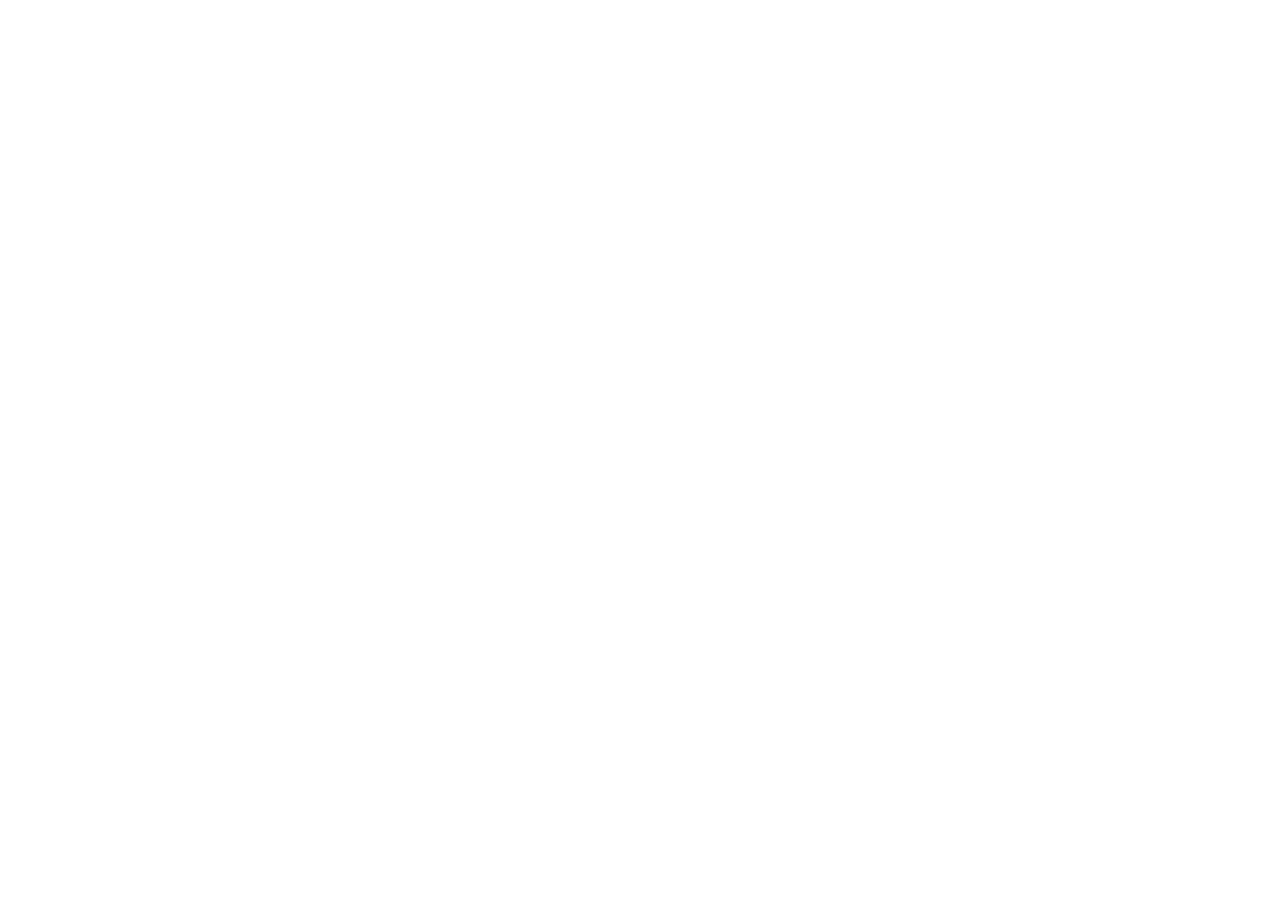
==== CSS-Accordion/index.html @ c847ee5d "init: start project CSS-Accordion" ====
<!DOCTYPE html>
<html lang="en">
<head>
    <meta charset="UTF-8">
    <meta name="viewport" content="width=device-width, initial-scale=1.0">
    <title>Accordion with comics</title>
    <link rel="preconnect" href="https://fonts.googleapis.com">
    <link rel="preconnect" href="https://fonts.gstatic.com" crossorigin>
    <link href="https://fonts.googleapis.com/css2?family=Kalam:wght@300;400;700&display=swap" rel="stylesheet">
    <link rel="stylesheet" href="style.css">
</head>
<body>
    <script src="main.js"></script>
</body>
</html>
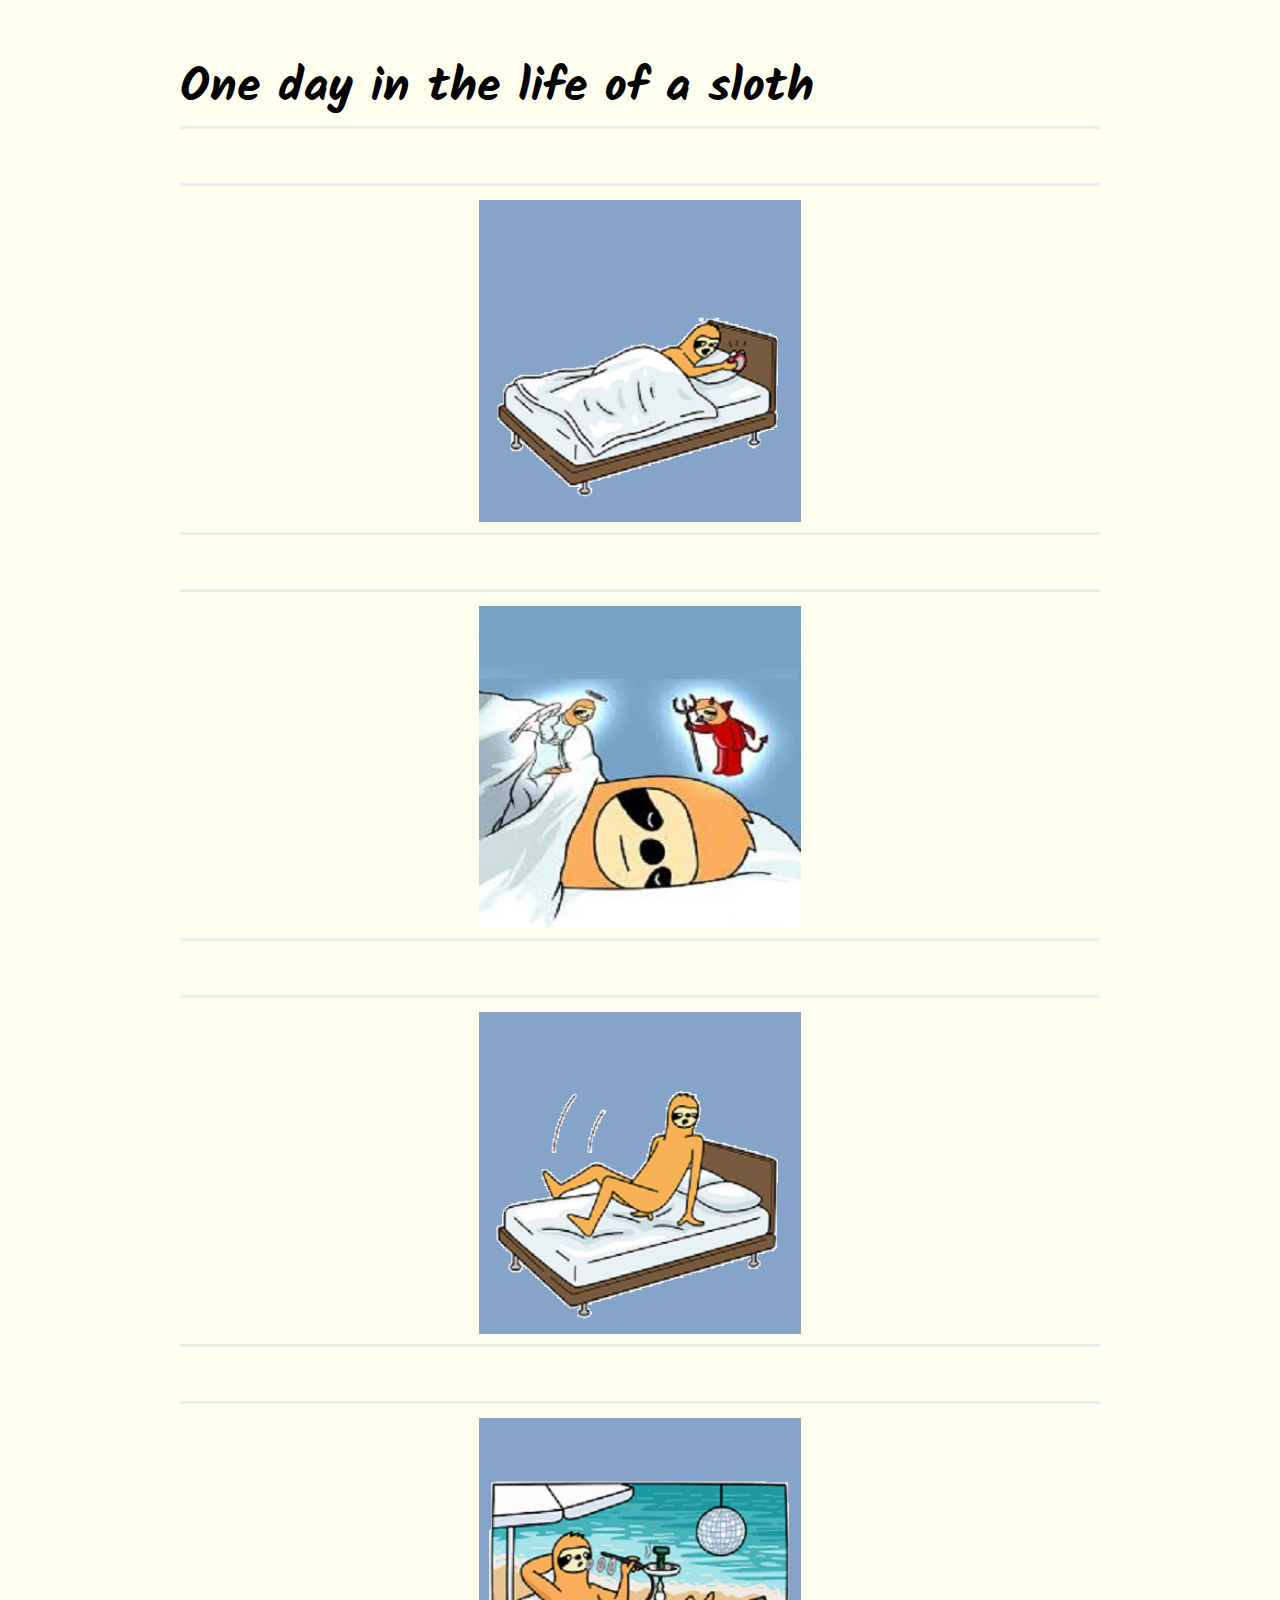
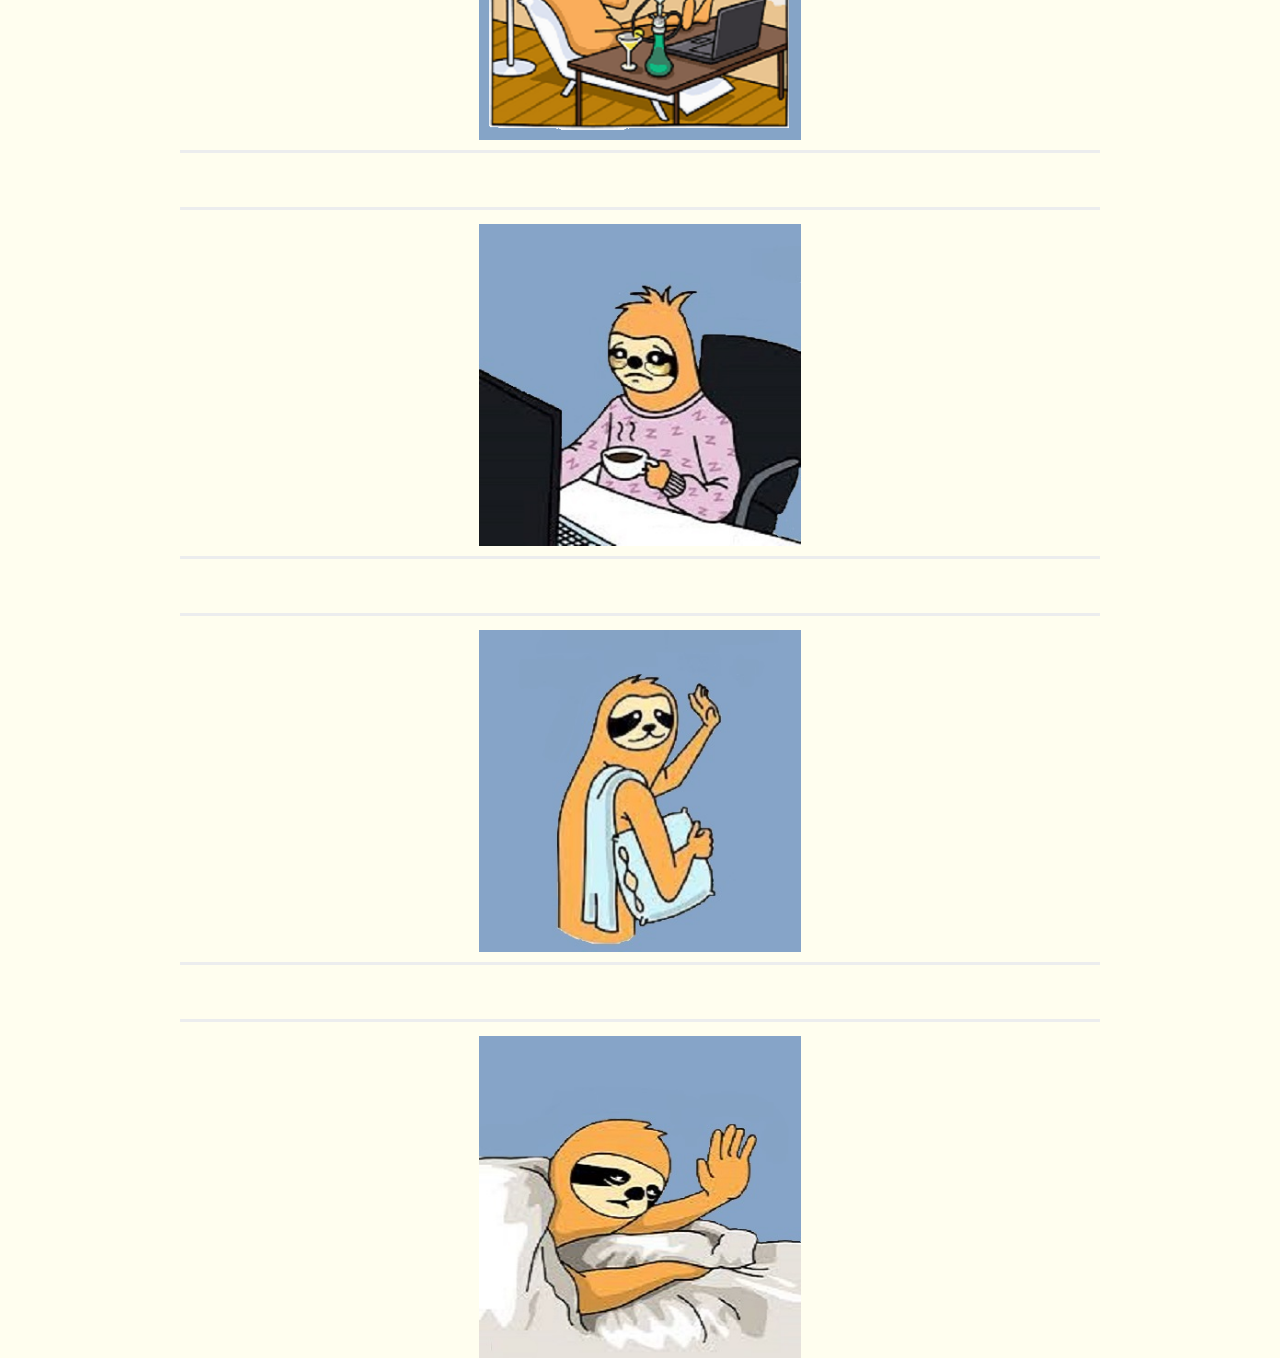
==== commit 64e9b681: "feat: made a preliminary sketch of the page" ====
--- a/CSS-Accordion/index.html
+++ b/CSS-Accordion/index.html
@@ -10,6 +10,37 @@
     <link rel="stylesheet" href="style.css">
 </head>
 <body>
+    <div class="wrapper">
+        <h1 class="title">One day in the life of a sloth</h1>
+        <div class="block">
+            <button class="btn__accordion"></button>
+            <img class="image__accordion" src="./images/1.png" alt="Sloth">
+        </div>
+        <div class="block">
+            <button class="btn__accordion"></button>
+            <img class="image__accordion" src="./images/2.jpg" alt="Sloth">
+        </div>
+        <div class="block">
+            <button class="btn__accordion"></button>
+            <img class="image__accordion" src="./images/3.png" alt="Sloth">
+        </div>
+        <div class="block">
+            <button class="btn__accordion"></button>
+            <img class="image__accordion" src="./images/4.png" alt="Sloth">
+        </div>
+        <div class="block">
+            <button class="btn__accordion"></button>
+            <img class="image__accordion" src="./images/5.jpg" alt="Sloth">
+        </div>
+        <div class="block">
+            <button class="btn__accordion"></button>
+            <img class="image__accordion" src="./images/6.jpg" alt="Sloth">
+        </div>
+        <div class="block">
+            <button class="btn__accordion"></button>
+            <img class="image__accordion" src="./images/7.jpg" alt="Sloth">
+        </div>
+    </div>
     <script src="main.js"></script>
 </body>
 </html>--- a/CSS-Accordion/style.css
+++ b/CSS-Accordion/style.css
@@ -0,0 +1,37 @@
+* {
+  box-sizing: border-box;
+  margin: 0;
+}
+
+body {
+  width: 100vw;
+  background-color: #fffeef;
+  font-family: Kalam;
+  font-size: 1rem;
+}
+
+.wrapper {
+  height: 100vh;
+  margin: 0 180px;
+}
+.wrapper .btn__accordion {
+  width: 100%;
+  height: 60px;
+  margin: 0 auto;
+  border-left: none;
+  border-right: none;
+  border-top: 3px solid #ecedee;
+  border-bottom: 3px solid #ecedee;
+  background: #fffeef;
+}
+.wrapper .image__accordion {
+  display: block;
+  width: 35%;
+  margin: 10px auto;
+}
+
+.title {
+  font-size: 3rem;
+  font-weight: 700;
+  margin-top: 50px;
+}/*# sourceMappingURL=style.css.map */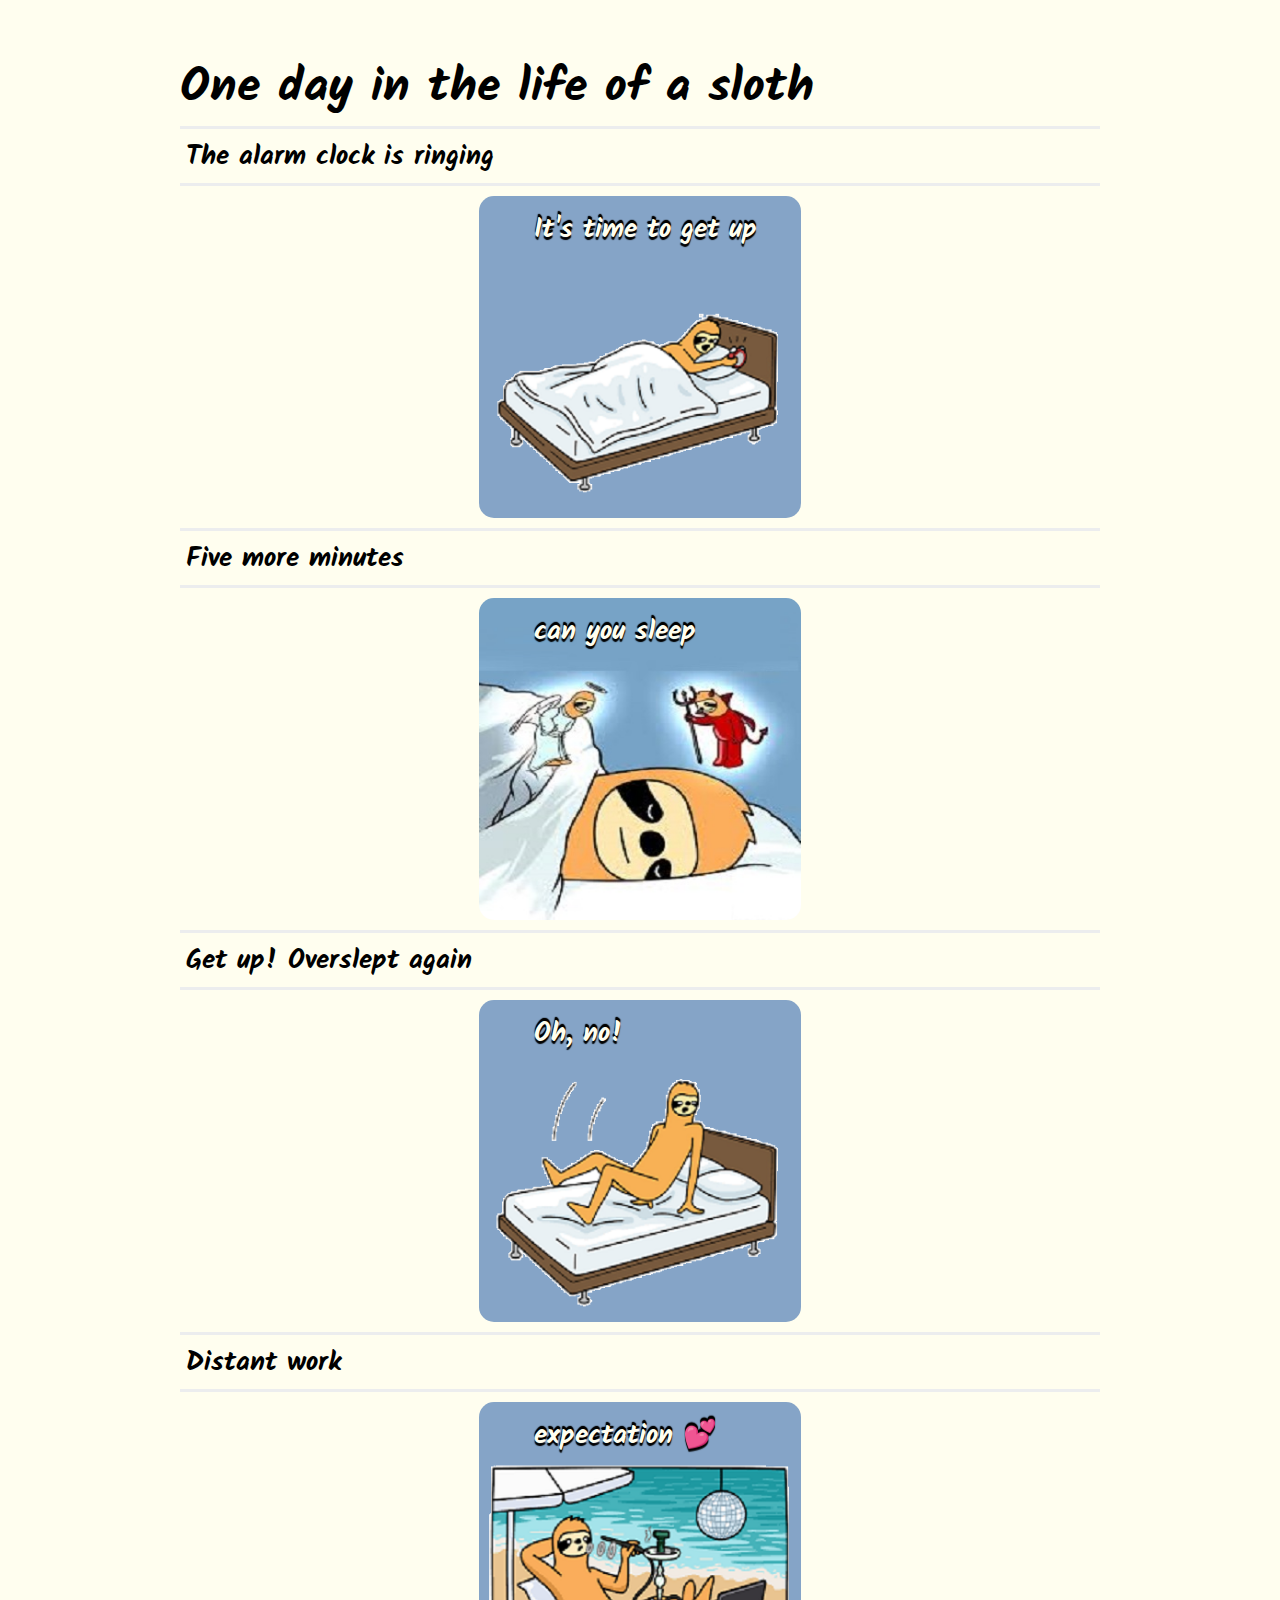
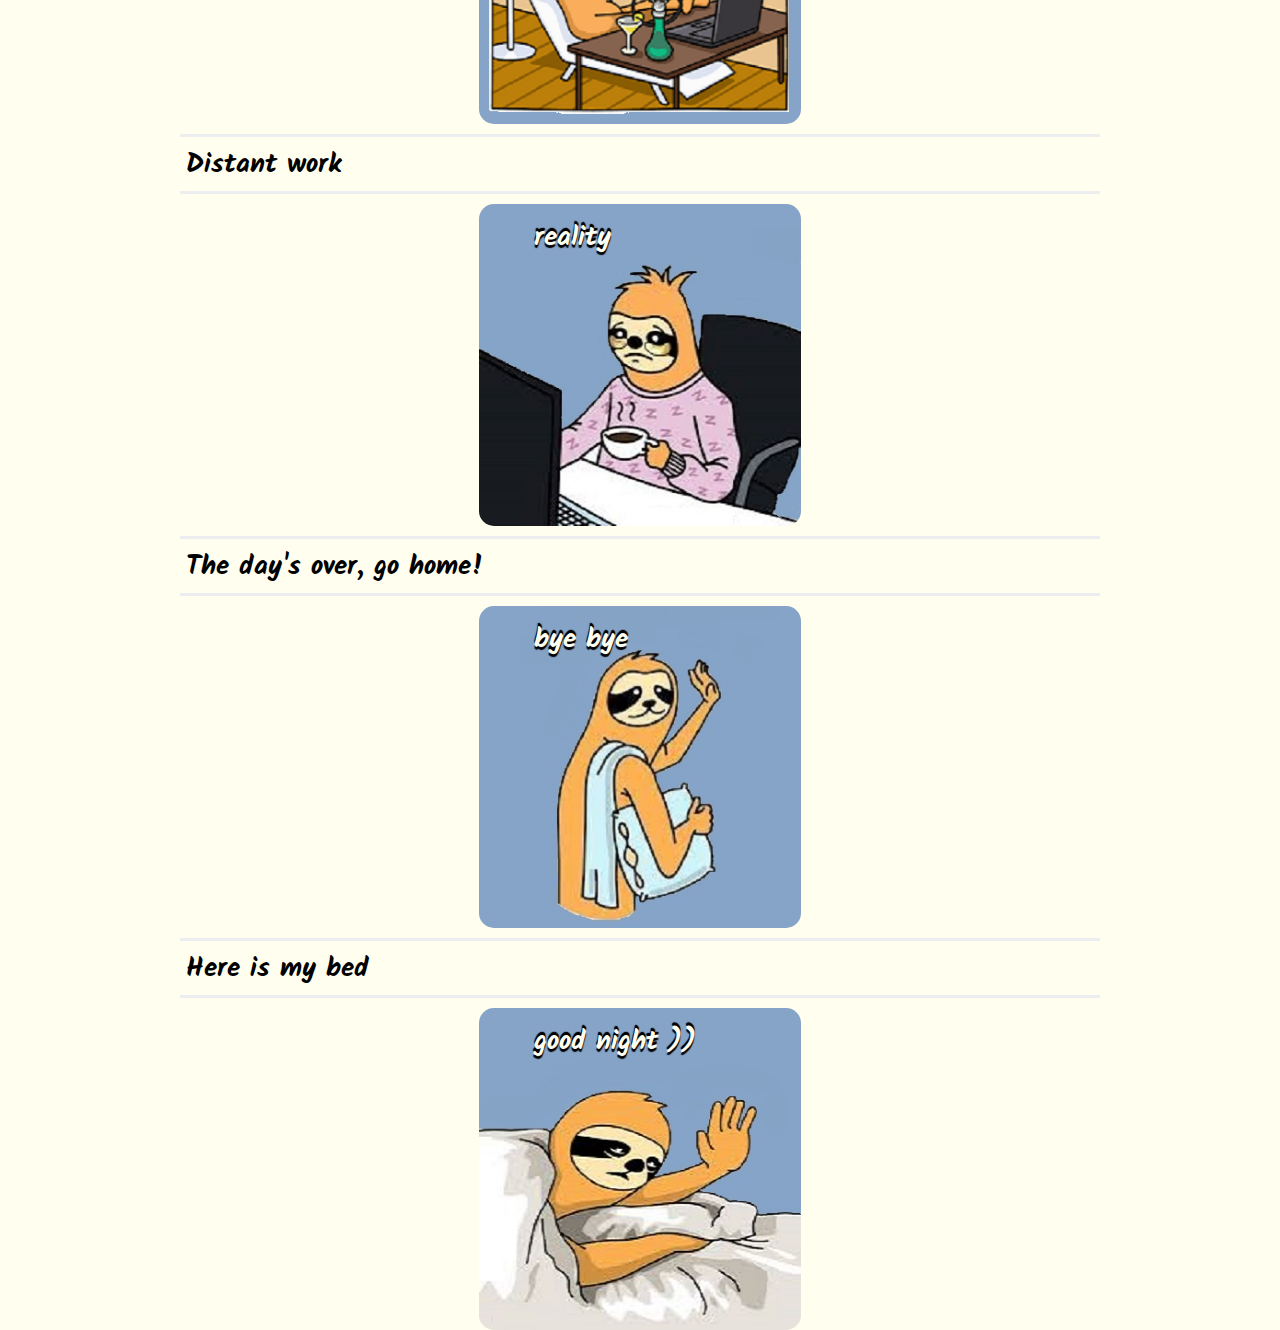
==== commit e78eed42: "feat: create desctop version of the page" ====
--- a/CSS-Accordion/index.html
+++ b/CSS-Accordion/index.html
@@ -13,32 +13,39 @@
     <div class="wrapper">
         <h1 class="title">One day in the life of a sloth</h1>
         <div class="block">
-            <button class="btn__accordion"></button>
+            <button class="btn__accordion">The alarm clock is ringing</button>
             <img class="image__accordion" src="./images/1.png" alt="Sloth">
+            <p class="text">It's time to get up</p>
         </div>
         <div class="block">
-            <button class="btn__accordion"></button>
+            <button class="btn__accordion">Five more minutes</button>
             <img class="image__accordion" src="./images/2.jpg" alt="Sloth">
+            <p class="text">can you sleep</p>
         </div>
         <div class="block">
-            <button class="btn__accordion"></button>
+            <button class="btn__accordion">Get up! Overslept again</button>
             <img class="image__accordion" src="./images/3.png" alt="Sloth">
+            <p class="text">Oh, no!</p>
         </div>
         <div class="block">
-            <button class="btn__accordion"></button>
+            <button class="btn__accordion">Distant work</button>
             <img class="image__accordion" src="./images/4.png" alt="Sloth">
+            <p class="text">expectation  &#128149;</p>
         </div>
         <div class="block">
-            <button class="btn__accordion"></button>
+            <button class="btn__accordion">Distant work</button>
             <img class="image__accordion" src="./images/5.jpg" alt="Sloth">
+            <p class="text">reality</p>
         </div>
         <div class="block">
-            <button class="btn__accordion"></button>
+            <button class="btn__accordion">The day's over, go home!</button>
             <img class="image__accordion" src="./images/6.jpg" alt="Sloth">
+            <p class="text">bye bye</p>
         </div>
         <div class="block">
-            <button class="btn__accordion"></button>
+            <button class="btn__accordion">Here is my bed</button>
             <img class="image__accordion" src="./images/7.jpg" alt="Sloth">
+            <p class="text">good night &#41;&#41;</p>
         </div>
     </div>
     <script src="main.js"></script>
--- a/CSS-Accordion/style.css
+++ b/CSS-Accordion/style.css
@@ -1,20 +1,39 @@
 * {
   box-sizing: border-box;
   margin: 0;
+}
+
+.text, .block .btn__accordion {
+  font-family: Kalam;
+  font-size: 1.7rem;
+  text-align: left;
+  font-weight: 700;
 }
 
 body {
   width: 100vw;
   background-color: #fffeef;
   font-family: Kalam;
-  font-size: 1rem;
+  font-size: 1.2rem;
+  font-weight: 700;
+  color: #fffeef;
 }
 
 .wrapper {
   height: 100vh;
   margin: 0 180px;
 }
-.wrapper .btn__accordion {
+
+.title {
+  font-size: 3rem;
+  color: #000;
+  margin-top: 50px;
+}
+
+.block {
+  position: relative;
+}
+.block .btn__accordion {
   width: 100%;
   height: 60px;
   margin: 0 auto;
@@ -24,14 +43,17 @@
   border-bottom: 3px solid #ecedee;
   background: #fffeef;
 }
-.wrapper .image__accordion {
+.block .image__accordion {
   display: block;
   width: 35%;
   margin: 10px auto;
+  border-radius: 15px;
 }
 
-.title {
-  font-size: 3rem;
-  font-weight: 700;
-  margin-top: 50px;
+.text {
+  color: #fffeef;
+  text-shadow: 0px -3px 1px #000, 0px -3px 1px #000, 0px 3px 1px #000;
+  position: absolute;
+  top: 21%;
+  left: 38.5%;
 }/*# sourceMappingURL=style.css.map */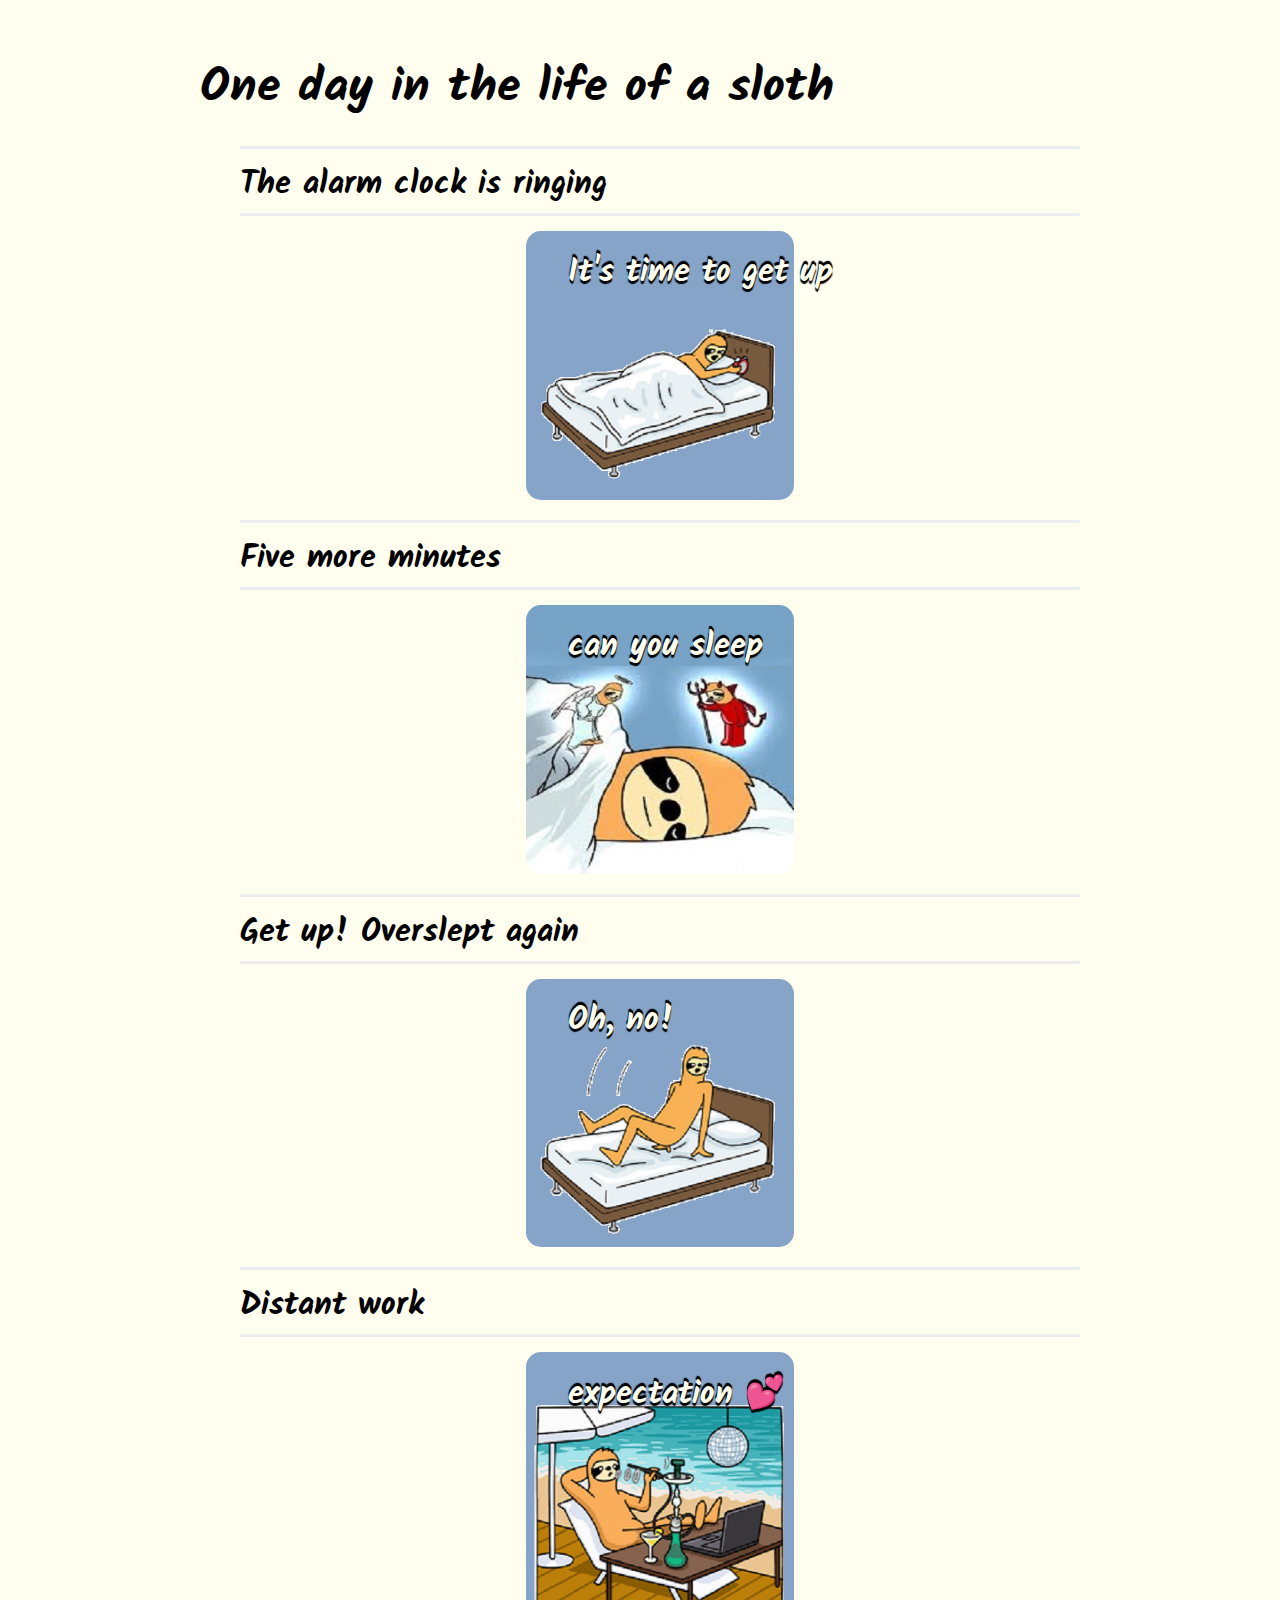
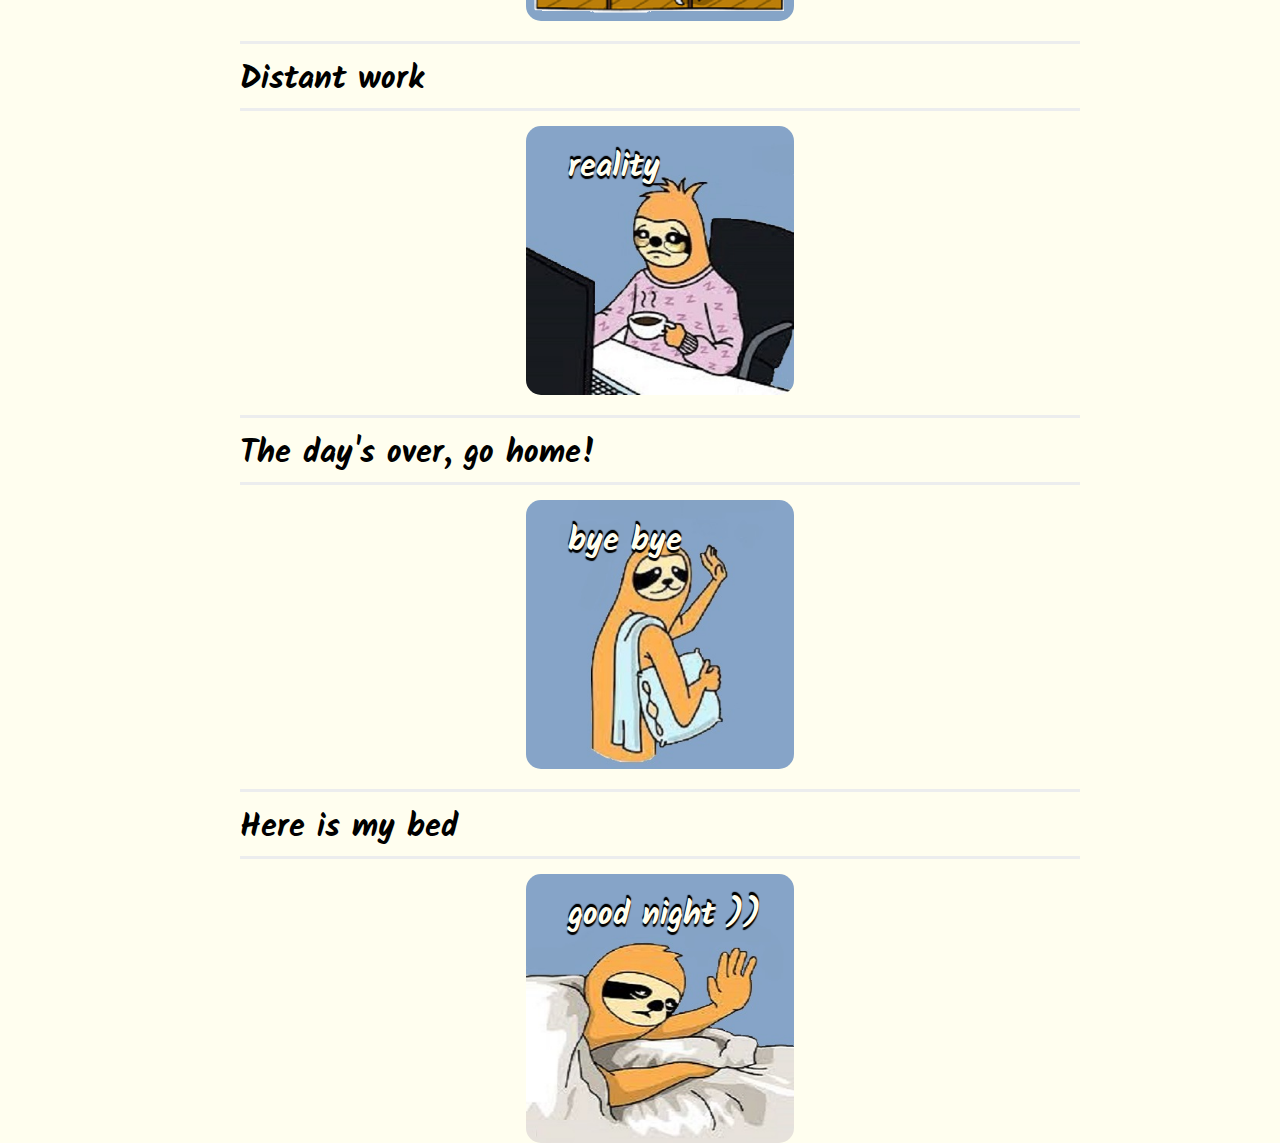
==== commit aa8d65be: "refactor: changed the structure of the HTML code" ====
--- a/CSS-Accordion/index.html
+++ b/CSS-Accordion/index.html
@@ -12,42 +12,115 @@
 <body>
     <div class="wrapper">
         <h1 class="title">One day in the life of a sloth</h1>
-        <div class="block">
-            <button class="btn__accordion">The alarm clock is ringing</button>
-            <img class="image__accordion" src="./images/1.png" alt="Sloth">
-            <p class="text">It's time to get up</p>
-        </div>
-        <div class="block">
-            <button class="btn__accordion">Five more minutes</button>
-            <img class="image__accordion" src="./images/2.jpg" alt="Sloth">
-            <p class="text">can you sleep</p>
-        </div>
-        <div class="block">
-            <button class="btn__accordion">Get up! Overslept again</button>
-            <img class="image__accordion" src="./images/3.png" alt="Sloth">
-            <p class="text">Oh, no!</p>
-        </div>
-        <div class="block">
-            <button class="btn__accordion">Distant work</button>
-            <img class="image__accordion" src="./images/4.png" alt="Sloth">
-            <p class="text">expectation  &#128149;</p>
-        </div>
-        <div class="block">
-            <button class="btn__accordion">Distant work</button>
-            <img class="image__accordion" src="./images/5.jpg" alt="Sloth">
-            <p class="text">reality</p>
-        </div>
-        <div class="block">
-            <button class="btn__accordion">The day's over, go home!</button>
-            <img class="image__accordion" src="./images/6.jpg" alt="Sloth">
-            <p class="text">bye bye</p>
-        </div>
-        <div class="block">
-            <button class="btn__accordion">Here is my bed</button>
-            <img class="image__accordion" src="./images/7.jpg" alt="Sloth">
-            <p class="text">good night &#41;&#41;</p>
-        </div>
+        <ul class="list">
+            <li class="list-item">
+                <a class="list-item__button" href="#image-1">The alarm clock is ringing</a>
+                <li class="list-image" id="image-1">
+                    <img class="list-image__image" src="./images/1.png" alt="Sloth">
+                    <p class="list-image__text">It's time to get up</p>
+                </li>
+            </li>
+            <li class="list-item">
+                <a class="list-item__button" href="#image-2">Five more minutes</a>
+                <li class="list-image" id="image-2">
+                    <img class="list-image__image" src="./images/2.jpg" alt="Sloth">
+                    <p class="list-image__text">can you sleep</p>
+                </li>
+            </li>
+            <li class="list-item">
+                <a class="list-item__button" href="#image-3">Get up! Overslept again</a>
+                <li class="list-image" id="image-3">
+                    <img class="list-image__image" src="./images/3.png" alt="Sloth">
+                    <p class="list-image__text">Oh, no!</p>
+                </li>
+            </li>
+            <li class="list-item">
+                <a class="list-item__button" href="#image-4">Distant work</a>
+                <li class="list-image" id="image-4">
+                    <img class="list-image__image" src="./images/4.png" alt="Sloth">
+                    <p class="list-image__text">expectation  &#128149;</p>
+                </li>
+            </li>
+            <li class="list-item">
+                <a class="list-item__button" href="#image-5">Distant work</a>
+                <li class="list-image" id="image-5">
+                    <img class="list-image__image" src="./images/5.jpg" alt="Sloth">
+                    <p class="list-image__text">reality</p>
+                </li>
+            </li>
+            <li class="list-item">
+                <a class="list-item__button" href="#image-6">The day's over, go home!</a>
+                <li class="list-image" id="image-6">
+                    <img class="list-image__image" src="./images/6.jpg" alt="Sloth">
+                    <p class="list-image__text">bye bye</p>
+                </li>
+            </li>
+            <li class="list-item">
+                <a class="list-item__button" href="#image-7">Here is my bed</a>
+                <li class="list-image" id="image-7">
+                    <img class="list-image__image" src="./images/7.jpg" alt="Sloth">
+                    <p class="list-image__text">good night &#41;&#41;</p>
+                </li>
+            </li>
+        </ul>
     </div>
     <script src="main.js"></script>
 </body>
-</html>+</html>
+
+
+
+
+<!-- 
+<div class="wrapper">
+    <h1 class="title">One day in the life of a sloth</h1>
+    <div class="block">
+        <button class="btn__accordion">The alarm clock is ringing</button>
+        <div class="block-image">
+            <img class="block-image__image" src="./images/1.png" alt="Sloth">
+            <p class="block-image__text">It's time to get up</p>
+        </div>
+    </div>
+    <div class="block">
+        <button class="btn__accordion">Five more minutes</button>
+        <div class="block-image">
+            <img class="block-image__image" src="./images/2.jpg" alt="Sloth">
+            <p class="block-image__text">can you sleep</p>
+        </div>
+    </div>
+    <div class="block">
+        <button class="btn__accordion">Get up! Overslept again</button>
+        <div class="block-image">
+            <img class="block-image__image" src="./images/3.png" alt="Sloth">
+            <p class="block-image__text">Oh, no!</p>
+        </div>
+    </div>
+    <div class="block">
+        <button class="btn__accordion">Distant work</button>
+        <div class="block-image">
+            <img class="block-image__image" src="./images/4.png" alt="Sloth">
+            <p class="block-image__text">expectation  &#128149;</p>
+        </div>
+    </div>
+    <div class="block">
+        <button class="btn__accordion">Distant work</button>
+        <div class="block-image">
+            <img class="block-image__image" src="./images/5.jpg" alt="Sloth">
+            <p class="block-image__text">reality</p>
+        </div>
+    </div>
+    <div class="block">
+        <button class="btn__accordion">The day's over, go home!</button>
+        <div class="block-image">
+            <img class="block-image__image" src="./images/6.jpg" alt="Sloth">
+            <p class="block-image__text">bye bye</p>
+        </div>
+    </div>
+    <div class="block">
+        <button class="btn__accordion">Here is my bed</button>
+        <div class="block-image">
+            <img class="block-image__image" src="./images/7.jpg" alt="Sloth">
+            <p class="block-image__text">good night &#41;&#41;</p>
+        </div>
+    </div>
+</div> -->--- a/CSS-Accordion/style.css
+++ b/CSS-Accordion/style.css
@@ -3,9 +3,14 @@
   margin: 0;
 }
 
-.text, .block .btn__accordion {
+ul,
+li {
+  list-style: none;
+}
+
+.list-image__text, .list-item .list-item__button {
   font-family: Kalam;
-  font-size: 1.7rem;
+  font-size: 2rem;
   text-align: left;
   font-weight: 700;
 }
@@ -21,7 +26,7 @@
 
 .wrapper {
   height: 100vh;
-  margin: 0 180px;
+  margin: 0 200px;
 }
 
 .title {
@@ -30,30 +35,135 @@
   margin-top: 50px;
 }
 
-.block {
-  position: relative;
+.list-item {
+  margin-top: 20px;
+  cursor: pointer;
 }
-.block .btn__accordion {
+.list-item .list-item__button {
+  display: block;
   width: 100%;
-  height: 60px;
-  margin: 0 auto;
+  height: 70px;
+  padding-top: 10px;
+  text-decoration: none;
   border-left: none;
   border-right: none;
   border-top: 3px solid #ecedee;
   border-bottom: 3px solid #ecedee;
   background: #fffeef;
+  color: #000;
+  cursor: pointer;
 }
-.block .image__accordion {
+
+.list-image {
+  position: relative;
+  /*  @extend%img-hidden; */
+}
+
+.list-image__image {
   display: block;
-  width: 35%;
-  margin: 10px auto;
+  width: 32%;
+  margin: 15px auto;
   border-radius: 15px;
 }
 
-.text {
+.list-image__text {
   color: #fffeef;
   text-shadow: 0px -3px 1px #000, 0px -3px 1px #000, 0px 3px 1px #000;
   position: absolute;
-  top: 21%;
-  left: 38.5%;
-}/*# sourceMappingURL=style.css.map */+  top: 6%;
+  left: 39%;
+}
+
+/* * {
+    box-sizing: border-box;
+    margin: 0;
+}
+
+%text {
+    font-family: Kalam;
+    font-size: 2rem;
+    text-align: left;
+    font-weight: 700;
+}
+
+%img-hidden {
+    height: 0;
+    overflow: hidden;
+}
+
+%block-hover {
+    border-bottom: none;
+    color: rgb(48, 48, 250);
+    &::after {
+        content: "+";
+        display: block;
+        margin: 2% 5% 0 0;
+        font-size: 2.5rem;
+        font-weight: 700;
+        line-height: 0.5rem;
+        color: rgb(48, 48, 250);
+        float:right;
+        transition: transform 0.3s ease-in-out;
+    }
+}
+
+body {
+    width: 100vw;
+    background-color: #fffeef;
+    font-family: Kalam;
+    font-size: 1.2rem;
+    font-weight: 700;
+    color: #fffeef;
+}
+
+.wrapper {
+    height: 100vh;
+    margin: 0 200px;
+}
+
+.title {
+    font-size: 3rem;
+    color: #000;
+    margin-top: 50px;
+}
+
+
+.block {
+    position: relative;
+    cursor: pointer;
+    .btn__accordion {
+        width: 100%;
+        height: 70px;
+        margin: 0 auto;
+        border-left: none;
+        border-right: none;
+        border-top: 3px solid #ecedee;
+        border-bottom: 3px solid #ecedee;
+        background: #fffeef;
+        @extend%text;
+        cursor: pointer;
+    }
+}
+
+
+.block-image__image {
+    display: block;
+    width: 32%;
+   //@extend%img-hidden;
+    margin: 15px auto;
+    border-radius: 15px;
+}
+
+
+.block-image__text {
+    @extend%text;
+   //@extend%img-hidden;
+    color: #fffeef;
+    text-shadow:
+    -0px -3px 1px #000,
+    0px -3px 1px #000,
+    -0px 3px 1px #000;
+    position: absolute;
+    top: 21%;
+    left: 39%;
+} *//*# sourceMappingURL=style.css.map */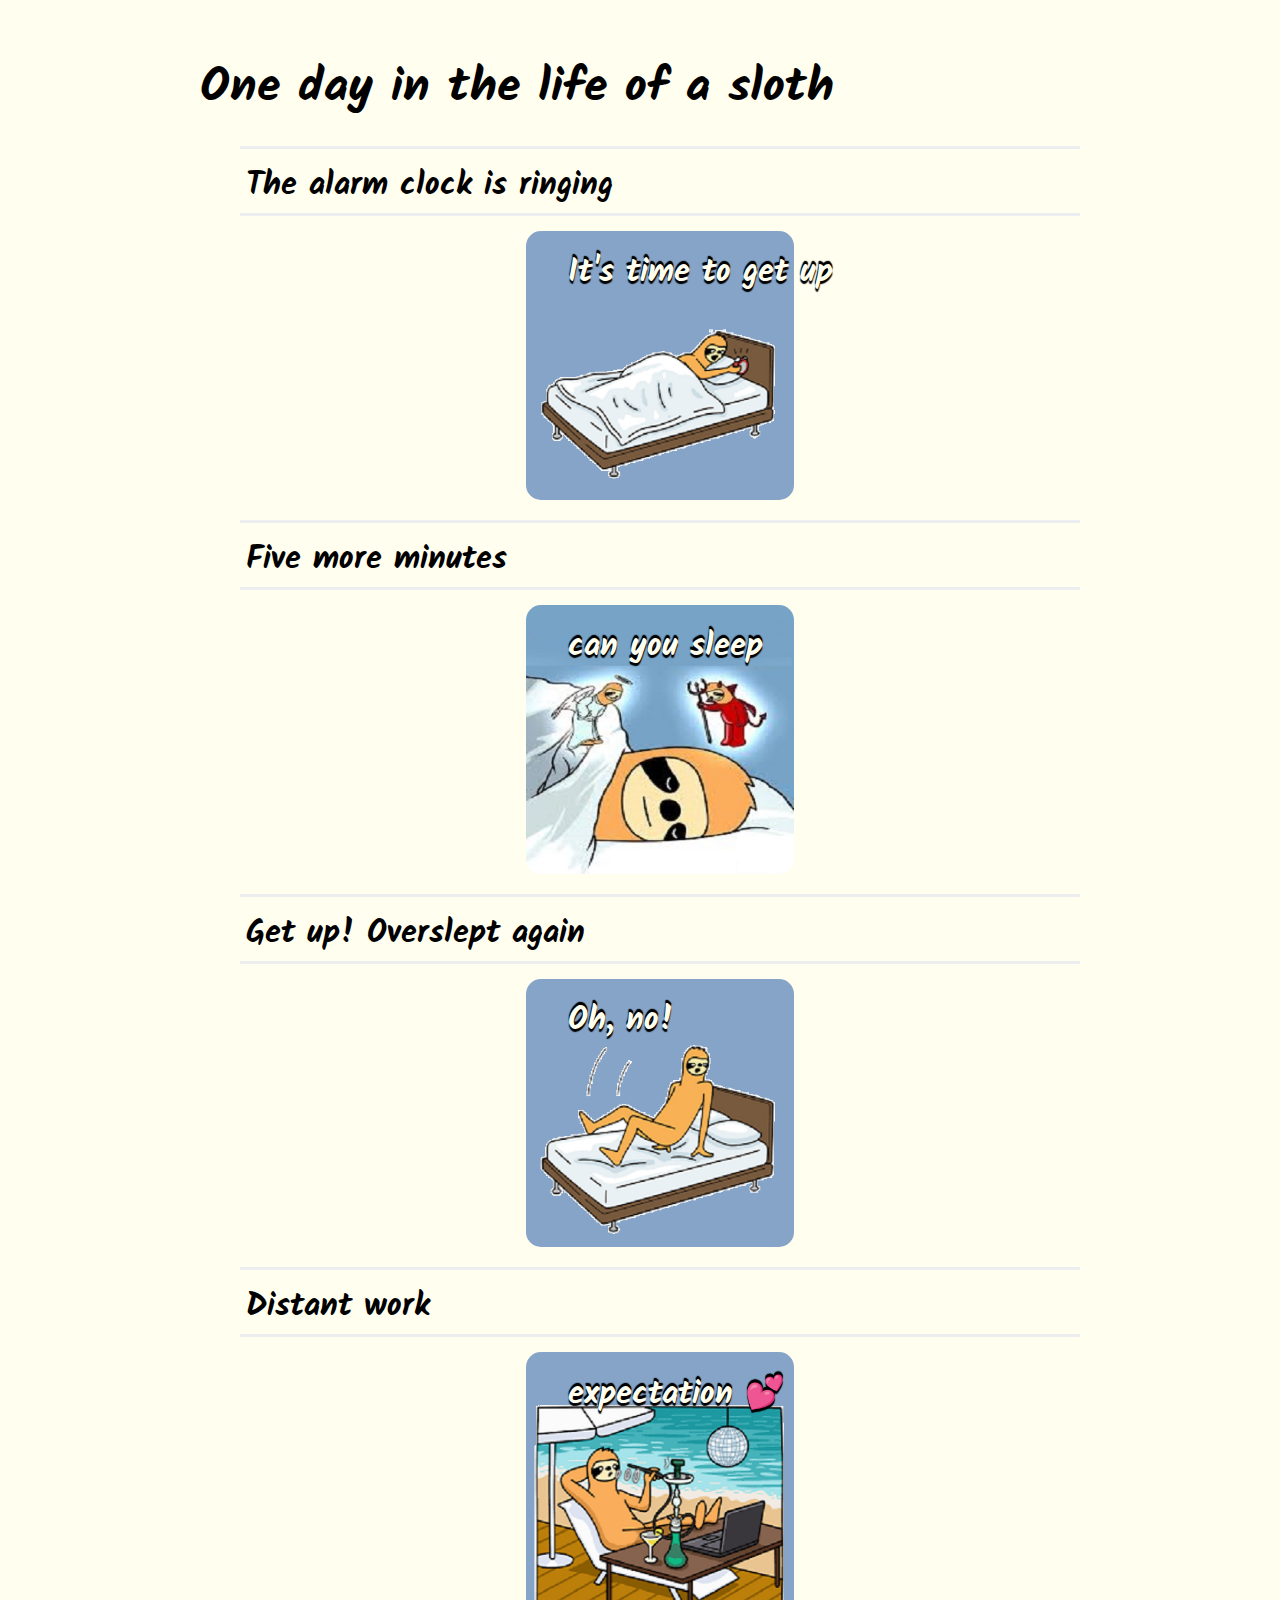
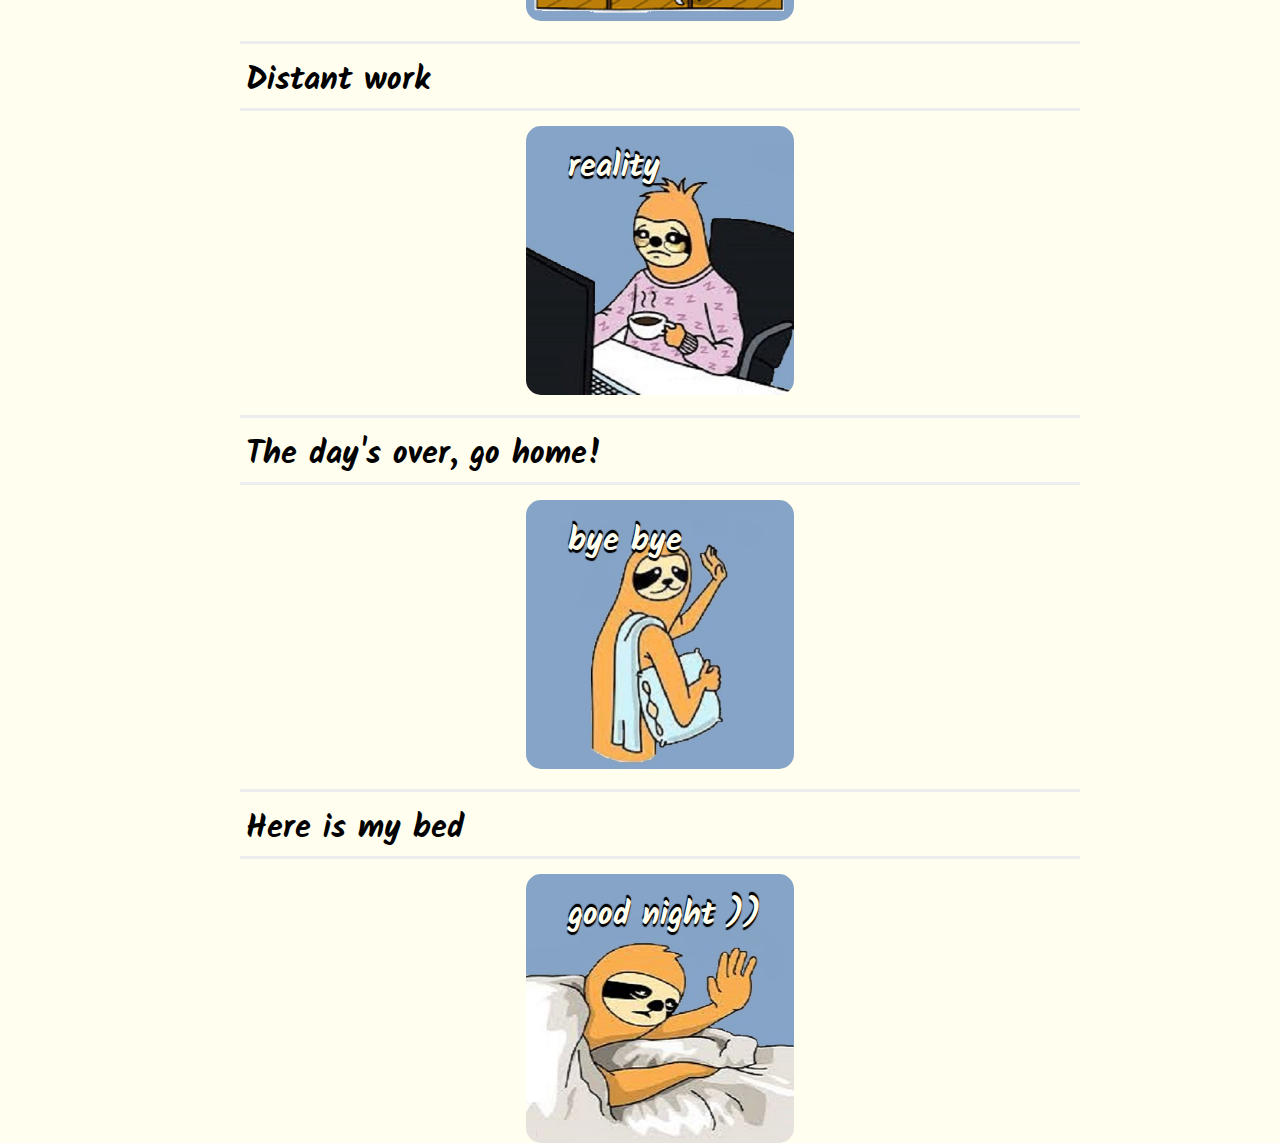
==== commit 4a94029d: "feat: add :hover and ::after for class='list'" ====
--- a/CSS-Accordion/index.html
+++ b/CSS-Accordion/index.html
@@ -14,50 +14,50 @@
         <h1 class="title">One day in the life of a sloth</h1>
         <ul class="list">
             <li class="list-item">
-                <a class="list-item__button" href="#image-1">The alarm clock is ringing</a>
-                <li class="list-image" id="image-1">
+                <button class="list-item__button">The alarm clock is ringing </button>
+                <li class="list-image">
                     <img class="list-image__image" src="./images/1.png" alt="Sloth">
                     <p class="list-image__text">It's time to get up</p>
                 </li>
             </li>
             <li class="list-item">
-                <a class="list-item__button" href="#image-2">Five more minutes</a>
-                <li class="list-image" id="image-2">
+                <button class="list-item__button">Five more minutes</button>
+                <li class="list-image">
                     <img class="list-image__image" src="./images/2.jpg" alt="Sloth">
                     <p class="list-image__text">can you sleep</p>
                 </li>
             </li>
             <li class="list-item">
-                <a class="list-item__button" href="#image-3">Get up! Overslept again</a>
-                <li class="list-image" id="image-3">
+                <button class="list-item__button">Get up! Overslept again</button>
+                <li class="list-image">
                     <img class="list-image__image" src="./images/3.png" alt="Sloth">
                     <p class="list-image__text">Oh, no!</p>
                 </li>
             </li>
             <li class="list-item">
-                <a class="list-item__button" href="#image-4">Distant work</a>
-                <li class="list-image" id="image-4">
+                <button class="list-item__button">Distant work</button>
+                <li class="list-image">
                     <img class="list-image__image" src="./images/4.png" alt="Sloth">
                     <p class="list-image__text">expectation  &#128149;</p>
                 </li>
             </li>
             <li class="list-item">
-                <a class="list-item__button" href="#image-5">Distant work</a>
-                <li class="list-image" id="image-5">
+                <button class="list-item__button">Distant work</button>
+                <li class="list-image">
                     <img class="list-image__image" src="./images/5.jpg" alt="Sloth">
                     <p class="list-image__text">reality</p>
                 </li>
             </li>
             <li class="list-item">
-                <a class="list-item__button" href="#image-6">The day's over, go home!</a>
-                <li class="list-image" id="image-6">
+                <button class="list-item__button">The day's over, go home!</button>
+                <li class="list-image">
                     <img class="list-image__image" src="./images/6.jpg" alt="Sloth">
                     <p class="list-image__text">bye bye</p>
                 </li>
             </li>
             <li class="list-item">
-                <a class="list-item__button" href="#image-7">Here is my bed</a>
-                <li class="list-image" id="image-7">
+                <button class="list-item__button">Here is my bed</button>
+                <li class="list-image">
                     <img class="list-image__image" src="./images/7.jpg" alt="Sloth">
                     <p class="list-image__text">good night &#41;&#41;</p>
                 </li>
--- a/CSS-Accordion/style.css
+++ b/CSS-Accordion/style.css
@@ -13,6 +13,21 @@
   font-size: 2rem;
   text-align: left;
   font-weight: 700;
+}
+
+.list-item__button:hover, .list:hover .list-item__button {
+  color: rgb(48, 48, 250);
+}
+.list-item__button:hover::after, .list:hover .list-item__button::after {
+  content: "+";
+  display: block;
+  margin: 1.5% 5% 0 0;
+  font-size: 2.5rem;
+  font-weight: 700;
+  line-height: 0.5rem;
+  color: rgb(48, 48, 250);
+  float: right;
+  transition: transform 0.3s ease-in-out;
 }
 
 body {
@@ -40,11 +55,9 @@
   cursor: pointer;
 }
 .list-item .list-item__button {
-  display: block;
   width: 100%;
   height: 70px;
   padding-top: 10px;
-  text-decoration: none;
   border-left: none;
   border-right: none;
   border-top: 3px solid #ecedee;
@@ -54,9 +67,23 @@
   cursor: pointer;
 }
 
+.list-item__button:hover {
+  border-bottom: none;
+}
+.list-item__button:hover:active {
+  transform: rotate(-225deg);
+}
+
 .list-image {
   position: relative;
-  /*  @extend%img-hidden; */
+  /*   height: 0;
+   overflow: hidden; */
+}
+
+.list-image .active {
+  max-height: 100%;
+  transition: max-height 1s;
+  overflow: visible;
 }
 
 .list-image__image {
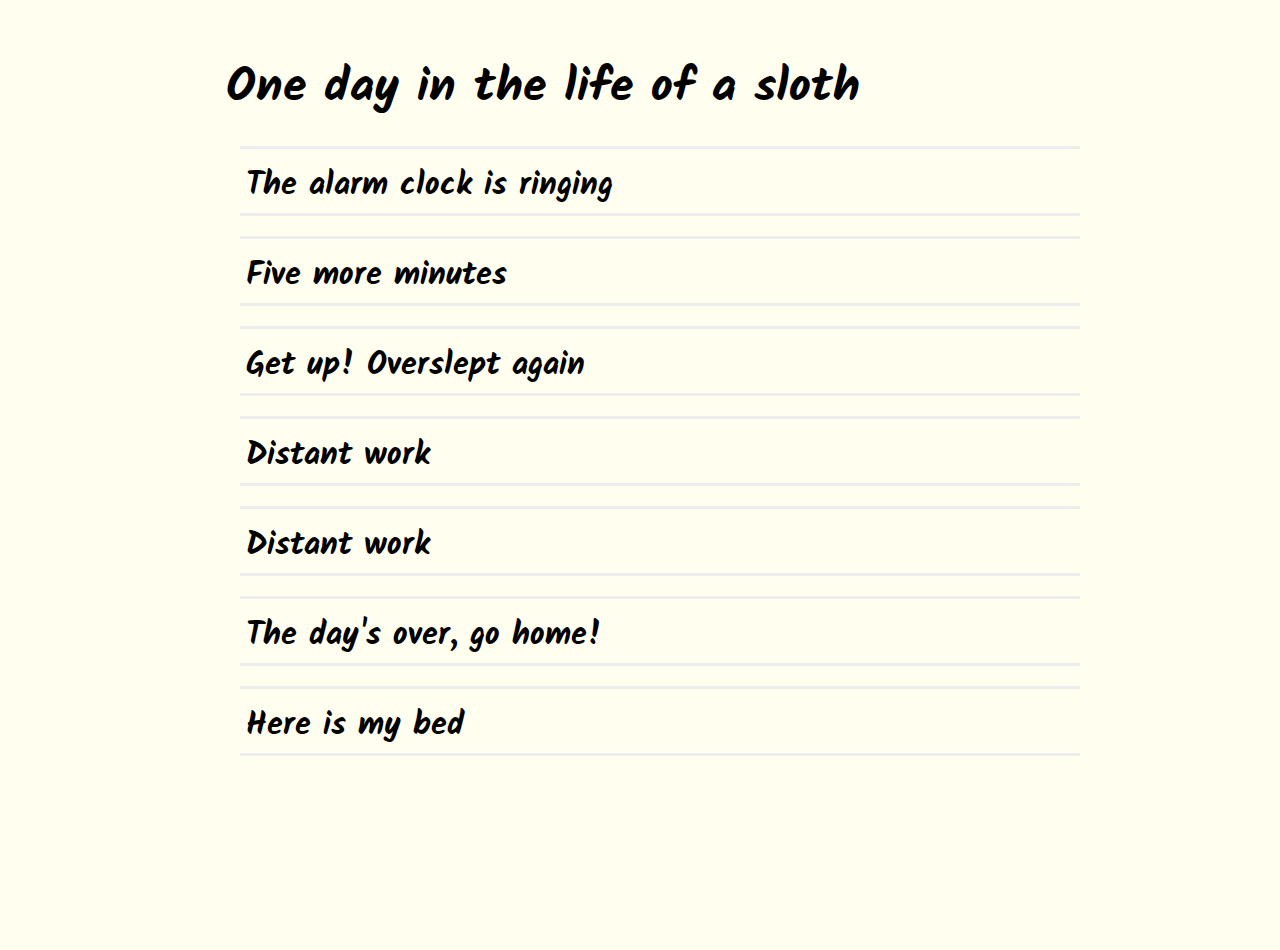
==== commit 3bf6db74: "feat: add styles for ::after and add function togglerActiveClasses" ====
--- a/CSS-Accordion/index.html
+++ b/CSS-Accordion/index.html
@@ -14,53 +14,53 @@
         <h1 class="title">One day in the life of a sloth</h1>
         <ul class="list">
             <li class="list-item">
-                <button class="list-item__button">The alarm clock is ringing </button>
-                <li class="list-image">
+                <button class="list-item__button">The alarm clock is ringing</button>
+                <div class="list-image">
                     <img class="list-image__image" src="./images/1.png" alt="Sloth">
                     <p class="list-image__text">It's time to get up</p>
-                </li>
+                </div>
             </li>
             <li class="list-item">
                 <button class="list-item__button">Five more minutes</button>
-                <li class="list-image">
+                <div class="list-image">
                     <img class="list-image__image" src="./images/2.jpg" alt="Sloth">
                     <p class="list-image__text">can you sleep</p>
-                </li>
+                </div>
             </li>
             <li class="list-item">
                 <button class="list-item__button">Get up! Overslept again</button>
-                <li class="list-image">
+                <div class="list-image">
                     <img class="list-image__image" src="./images/3.png" alt="Sloth">
                     <p class="list-image__text">Oh, no!</p>
-                </li>
+                </div>
             </li>
             <li class="list-item">
                 <button class="list-item__button">Distant work</button>
-                <li class="list-image">
+                <div class="list-image">
                     <img class="list-image__image" src="./images/4.png" alt="Sloth">
                     <p class="list-image__text">expectation  &#128149;</p>
-                </li>
+                </div>
             </li>
             <li class="list-item">
                 <button class="list-item__button">Distant work</button>
-                <li class="list-image">
+                <div class="list-image">
                     <img class="list-image__image" src="./images/5.jpg" alt="Sloth">
                     <p class="list-image__text">reality</p>
-                </li>
+                </div>
             </li>
             <li class="list-item">
                 <button class="list-item__button">The day's over, go home!</button>
-                <li class="list-image">
+                <div class="list-image">
                     <img class="list-image__image" src="./images/6.jpg" alt="Sloth">
                     <p class="list-image__text">bye bye</p>
-                </li>
+                </div>
             </li>
             <li class="list-item">
                 <button class="list-item__button">Here is my bed</button>
-                <li class="list-image">
+                <div class="list-image">
                     <img class="list-image__image" src="./images/7.jpg" alt="Sloth">
                     <p class="list-image__text">good night &#41;&#41;</p>
-                </li>
+                </div>
             </li>
         </ul>
     </div>
--- a/CSS-Accordion/style.css
+++ b/CSS-Accordion/style.css
@@ -15,19 +15,21 @@
   font-weight: 700;
 }
 
-.list-item__button:hover, .list:hover .list-item__button {
+.list:hover .list-item__button {
   color: rgb(48, 48, 250);
 }
-.list-item__button:hover::after, .list:hover .list-item__button::after {
+.list:hover .list-item__button::after {
   content: "+";
   display: block;
+  /* position: absolute;
+  z-index: 1; */
   margin: 1.5% 5% 0 0;
   font-size: 2.5rem;
   font-weight: 700;
   line-height: 0.5rem;
   color: rgb(48, 48, 250);
   float: right;
-  transition: transform 0.3s ease-in-out;
+  transition: all 0.2s ease;
 }
 
 body {
@@ -48,9 +50,11 @@
   font-size: 3rem;
   color: #000;
   margin-top: 50px;
+  margin-left: 3%;
 }
 
 .list-item {
+  position: relative;
   margin-top: 20px;
   cursor: pointer;
 }
@@ -66,24 +70,19 @@
   color: #000;
   cursor: pointer;
 }
-
-.list-item__button:hover {
-  border-bottom: none;
-}
-.list-item__button:hover:active {
-  transform: rotate(-225deg);
+.list-item .list-image {
+  position: relative;
+  max-height: 0;
+  overflow: hidden;
 }
 
-.list-image {
-  position: relative;
-  /*   height: 0;
-   overflow: hidden; */
+.list-item__button:focus {
+  border-bottom: none;
+  color: rgb(48, 48, 250);
 }
 
-.list-image .active {
-  max-height: 100%;
-  transition: max-height 1s;
-  overflow: visible;
+.list:hover .list-item__button:active .list-item__button::after {
+  transform: rotate(-225deg);
 }
 
 .list-image__image {
